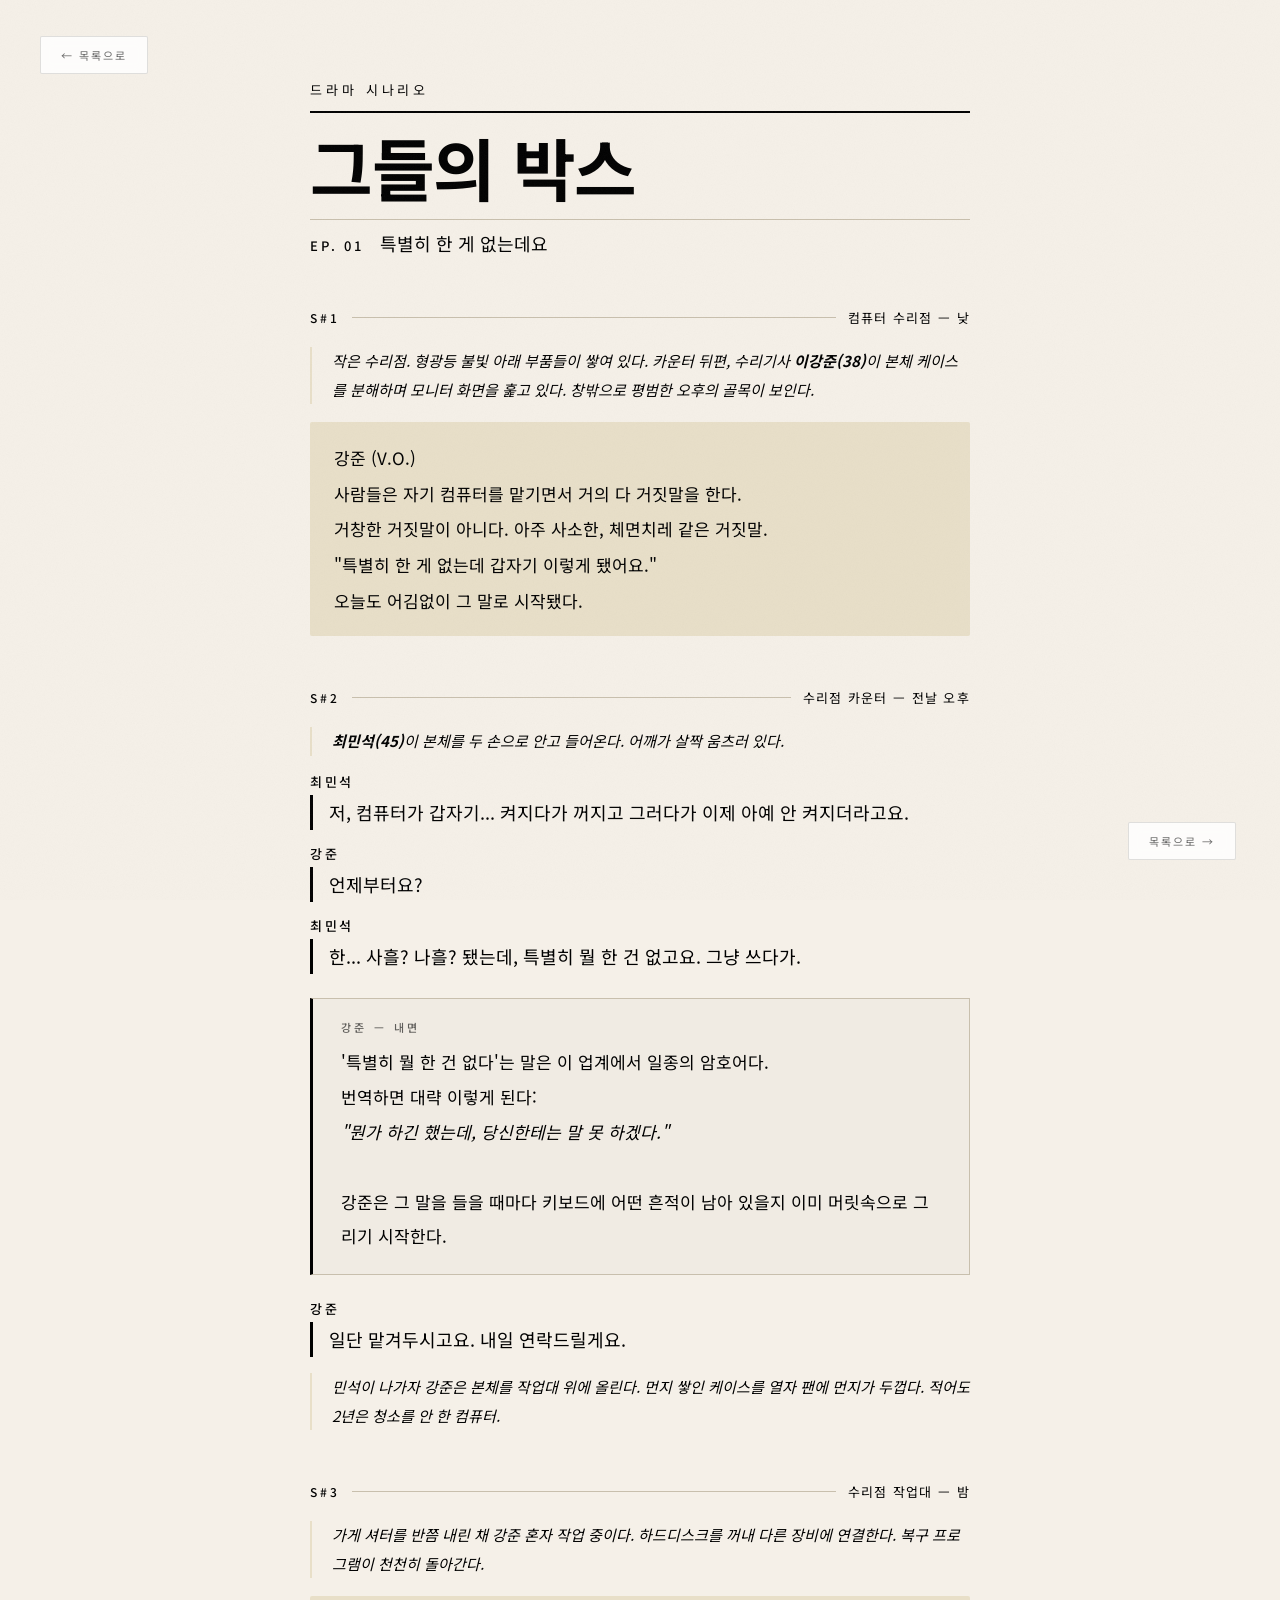
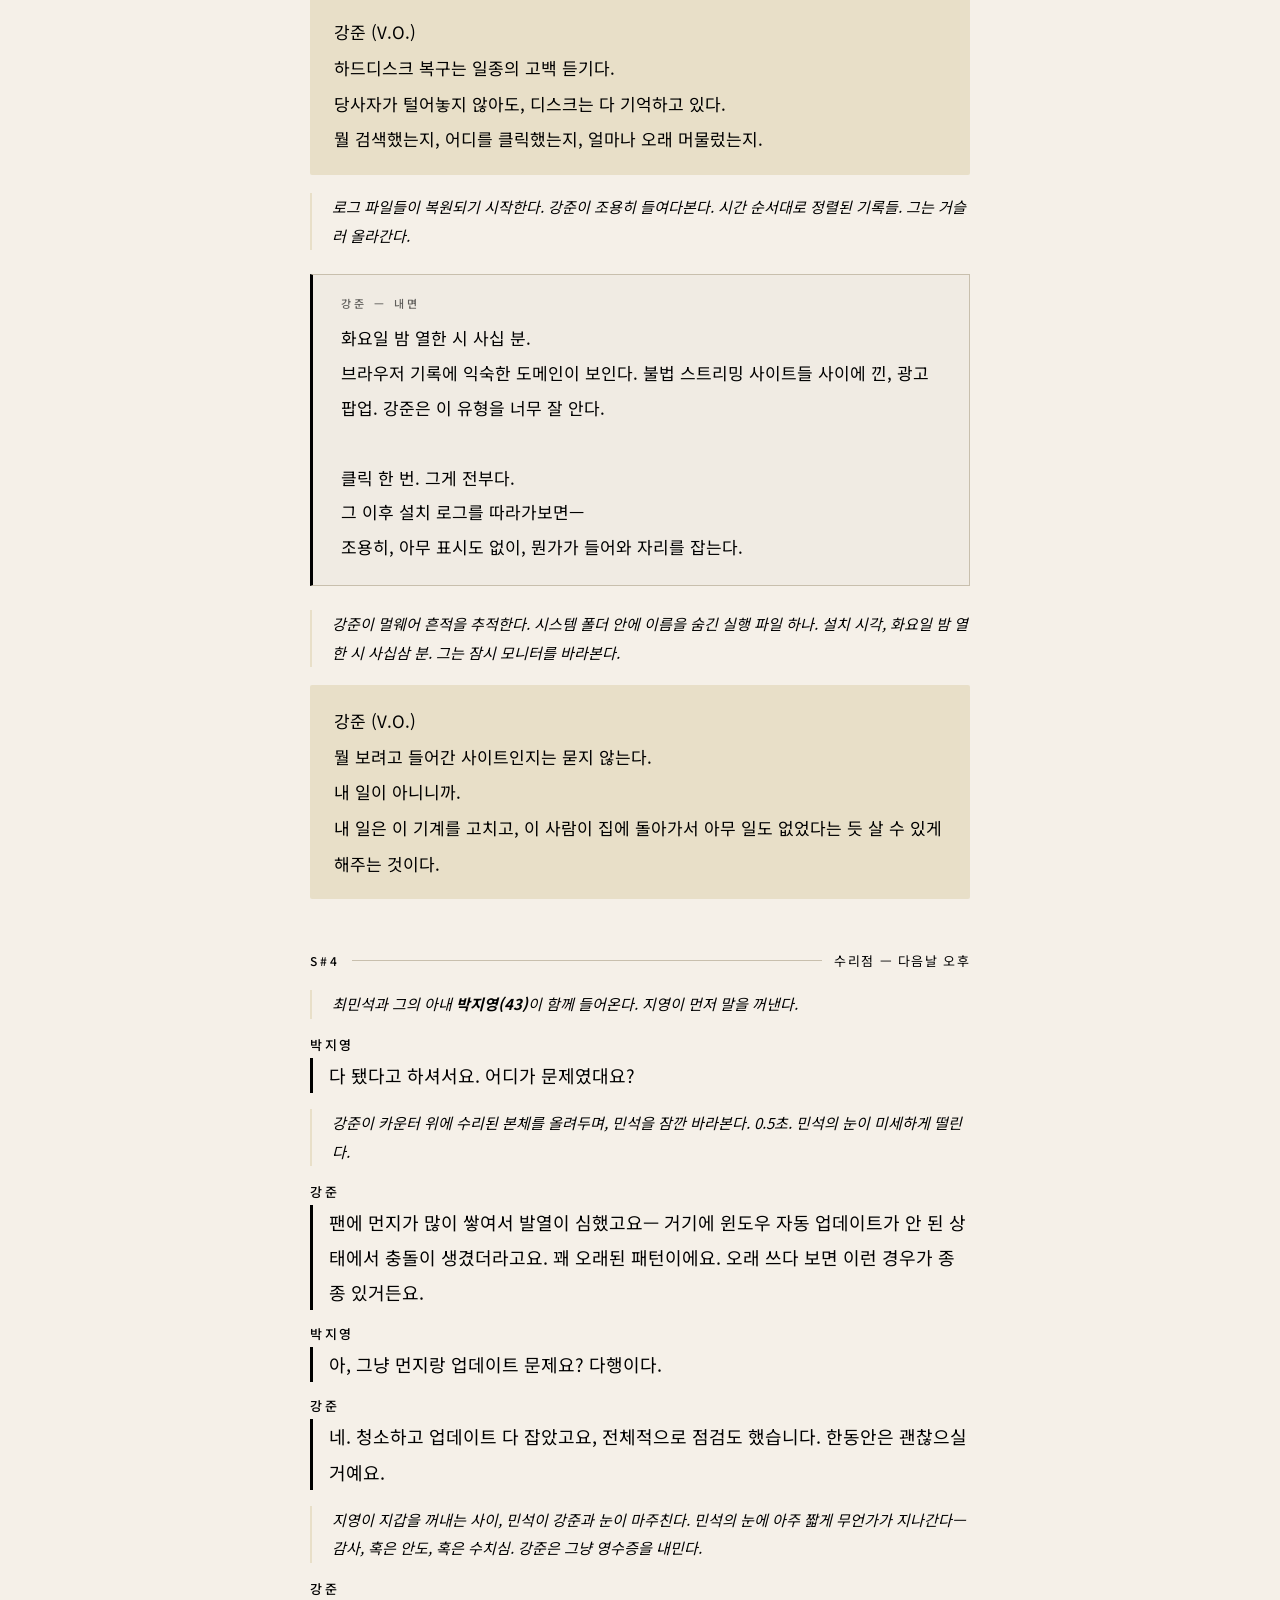
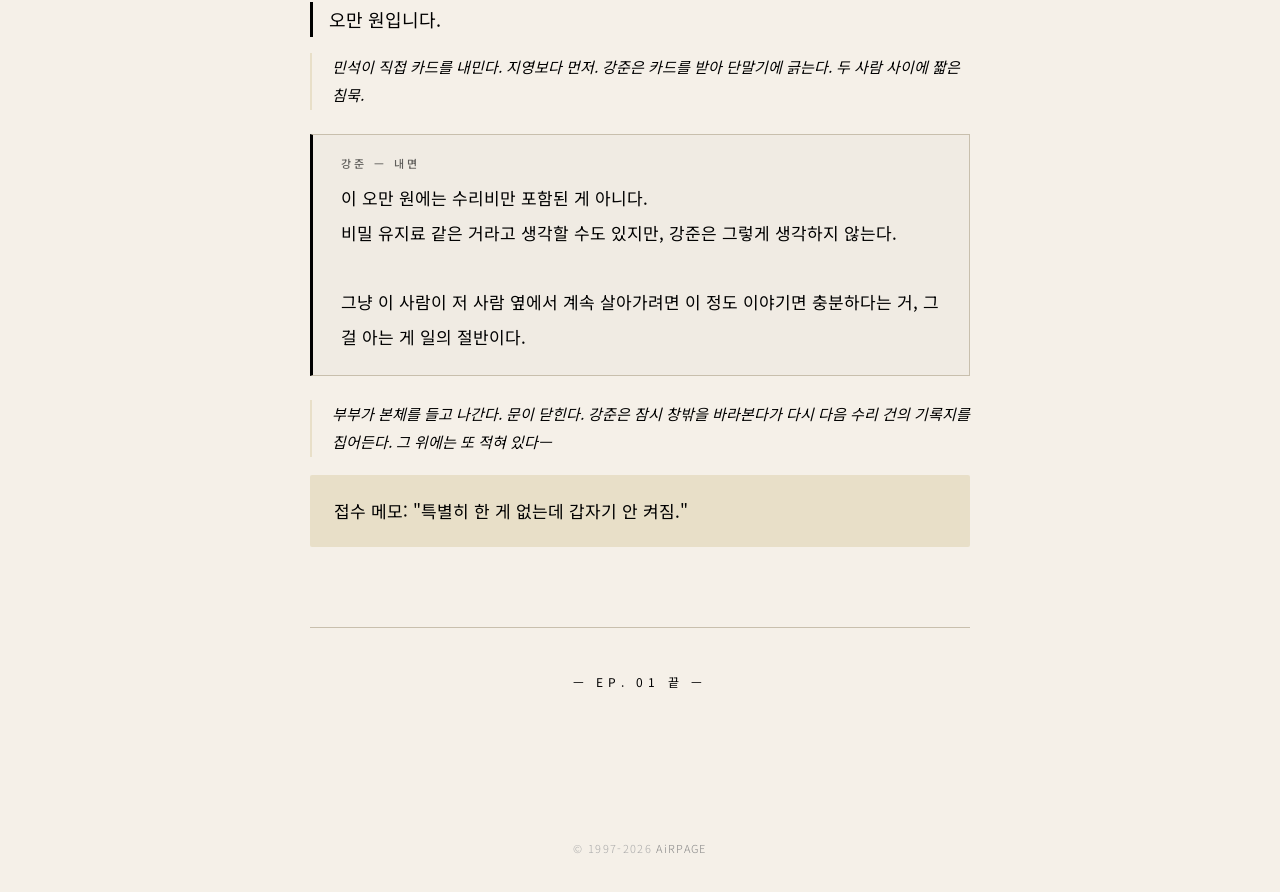
==== EP_01.html @ 6021f9a4 "first commit" ====
<!DOCTYPE html>
<html lang="ko">
<head>
  <!-- Global site tag (gtag.js) - Google Analytics -->
  <script async src="https://www.googletagmanager.com/gtag/js?id=G-VN0SHYYDW1"></script>
  <script>
    window.dataLayer = window.dataLayer || [];
    function gtag(){dataLayer.push(arguments);}
    gtag('js', new Date());

    gtag('config', 'G-VN0SHYYDW1');
  </script>
<meta charset="UTF-8">
<meta name="viewport" content="width=device-width, initial-scale=1.0">
<title>그들의 박스 — EP.01</title>
<meta name="description" content="박스 안에는 꺼내 보일 수 없는 것들이 들어 있다.">
<meta name="keywords" content="그들의 박스, 드라마 시나리오, 이강준, 수리기사">
<meta name="author" content="그들의 박스">
<meta name="robots" content="index, follow">
<meta name="theme-color" content="#8b3a2a">
<link rel="canonical" href="EP_01.html">

<!-- ── Open Graph ── -->
<meta property="og:type" content="video.episode">
<meta property="og:site_name" content="그들의 박스">
<meta property="og:title" content="그들의 박스 EP.01 — 특별히 한 게 없는데요">
<meta property="og:description" content="중년 부부의 컴퓨터. 남편의 체면 그리고 강준의 선택.">
<meta property="og:image" content="og-image.png">
<meta property="og:image:width" content="1200">
<meta property="og:image:height" content="630">
<meta property="og:image:alt" content="그들의 박스 — 드라마 시나리오">
<meta property="og:locale" content="ko_KR">
<meta property="og:url" content="https://airpage.org/book/thebox/EP_01.html">

<!-- ── Twitter Card ── -->
<meta name="twitter:card" content="summary_large_image">
<meta name="twitter:title" content="그들의 박스 EP.01 — 특별히 한 게 없는데요">
<meta name="twitter:description" content="중년 부부의 컴퓨터. 남편의 체면 그리고 강준의 선택.">
<meta name="twitter:image" content="og-image.png">

<!-- ── Favicon ── -->
<link rel="icon" type="image/png" href="favicon-96x96.png" sizes="96x96" />
<link rel="icon" type="image/svg+xml" href="favicon.svg" />
<link rel="shortcut icon" href="favicon.ico" />
<link rel="apple-touch-icon" sizes="180x180" href="apple-touch-icon.png" />
<meta name="apple-mobile-web-app-title" content="thebox" />
<link rel="manifest" href="site.webmanifest" />

<link rel="stylesheet" href="style.css">
</head>
<body>
<a class="back-top" href="index.html">← 목록으로</a>
<div class="page">

  <div class="series-label">드라마 시나리오</div>

  <div class="title-block">
    <h1>그들의 박스</h1>
  </div>

  <div class="ep-line">
    <span class="ep-number">EP. 01</span>
    <span class="ep-title">특별히 한 게 없는데요</span>
  </div>

  <!-- SCENE 1 -->
  <div class="scene-head s1">
    <span class="scene-num">S#1</span>
    <div class="scene-line"></div>
    <span class="scene-loc">컴퓨터 수리점 — 낮</span>
  </div>

  <p class="direction s2">
    작은 수리점. 형광등 불빛 아래 부품들이 쌓여 있다. 
    카운터 뒤편, 수리기사 <strong>이강준(38)</strong>이 
    본체 케이스를 분해하며 모니터 화면을 훑고 있다.
    창밖으로 평범한 오후의 골목이 보인다.
  </p>

  <div class="narration s3">
    <em>강준 (V.O.)</em><br>
    사람들은 자기 컴퓨터를 맡기면서 거의 다 거짓말을 한다.<br>
    거창한 거짓말이 아니다. 아주 사소한, 체면치레 같은 거짓말.<br>
    "특별히 한 게 없는데 갑자기 이렇게 됐어요."<br>
    오늘도 어김없이 그 말로 시작됐다.
  </div>

  <!-- SCENE 2 -->
  <div class="scene-head s4">
    <span class="scene-num">S#2</span>
    <div class="scene-line"></div>
    <span class="scene-loc">수리점 카운터 — 전날 오후</span>
  </div>

  <p class="direction s5">
    <strong>최민석(45)</strong>이 본체를 두 손으로 안고 들어온다.
    어깨가 살짝 움츠러 있다.
  </p>

  <div class="dialogue-block s6">
    <div class="speaker">최민석</div>
    <div class="line">저, 컴퓨터가 갑자기... 켜지다가 꺼지고 그러다가 이제 아예 안 켜지더라고요.</div>
  </div>

  <div class="dialogue-block s7">
    <div class="speaker">강준</div>
    <div class="line">언제부터요?</div>
  </div>

  <div class="dialogue-block s8">
    <div class="speaker">최민석</div>
    <div class="line">한... 사흘? 나흘? 됐는데, 특별히 뭘 한 건 없고요. 그냥 쓰다가.</div>
  </div>

  <div class="thought s9">
    <div class="thought-label">강준 — 내면</div>
    <p>
      '특별히 뭘 한 건 없다'는 말은 이 업계에서 일종의 암호어다.<br>
      번역하면 대략 이렇게 된다:<br>
      <em>"뭔가 하긴 했는데, 당신한테는 말 못 하겠다."</em><br><br>
      강준은 그 말을 들을 때마다 키보드에 어떤 흔적이 남아 있을지
      이미 머릿속으로 그리기 시작한다.
    </p>
  </div>

  <div class="dialogue-block s10">
    <div class="speaker">강준</div>
    <div class="line">일단 맡겨두시고요. 내일 연락드릴게요.</div>
  </div>

  <p class="direction s11">
    민석이 나가자 강준은 본체를 작업대 위에 올린다.
    먼지 쌓인 케이스를 열자 팬에 먼지가 두껍다. 
    적어도 2년은 청소를 안 한 컴퓨터.
  </p>

  <!-- SCENE 3 -->
  <div class="scene-head s12">
    <span class="scene-num">S#3</span>
    <div class="scene-line"></div>
    <span class="scene-loc">수리점 작업대 — 밤</span>
  </div>

  <p class="direction s13">
    가게 셔터를 반쯤 내린 채 강준 혼자 작업 중이다.
    하드디스크를 꺼내 다른 장비에 연결한다.
    복구 프로그램이 천천히 돌아간다.
  </p>

  <div class="narration s14">
    <em>강준 (V.O.)</em><br>
    하드디스크 복구는 일종의 고백 듣기다.<br>
    당사자가 털어놓지 않아도, 디스크는 다 기억하고 있다.<br>
    뭘 검색했는지, 어디를 클릭했는지, 얼마나 오래 머물렀는지.
  </div>

  <p class="direction s15">
    로그 파일들이 복원되기 시작한다. 강준이 조용히 들여다본다.
    시간 순서대로 정렬된 기록들. 그는 거슬러 올라간다.
  </p>

  <div class="thought s16">
    <div class="thought-label">강준 — 내면</div>
    <p>
      화요일 밤 열한 시 사십 분.<br>
      브라우저 기록에 익숙한 도메인이 보인다.
      불법 스트리밍 사이트들 사이에 낀, 광고 팝업.
      강준은 이 유형을 너무 잘 안다.<br><br>
      클릭 한 번. 그게 전부다.<br>
      그 이후 설치 로그를 따라가보면—<br>
      조용히, 아무 표시도 없이, 
      뭔가가 들어와 자리를 잡는다.
    </p>
  </div>

  <p class="direction s17">
    강준이 멀웨어 흔적을 추적한다. 시스템 폴더 안에
    이름을 숨긴 실행 파일 하나. 설치 시각, 화요일 밤 열한 시 사십삼 분.
    그는 잠시 모니터를 바라본다.
  </p>

  <div class="narration s18">
    <em>강준 (V.O.)</em><br>
    뭘 보려고 들어간 사이트인지는 묻지 않는다.<br>
    내 일이 아니니까.<br>
    내 일은 이 기계를 고치고, 
    이 사람이 집에 돌아가서 아무 일도 없었다는 듯 살 수 있게 해주는 것이다.
  </div>

  <!-- SCENE 4 -->
  <div class="scene-head s19">
    <span class="scene-num">S#4</span>
    <div class="scene-line"></div>
    <span class="scene-loc">수리점 — 다음날 오후</span>
  </div>

  <p class="direction s20">
    최민석과 그의 아내 <strong>박지영(43)</strong>이 함께 들어온다.
    지영이 먼저 말을 꺼낸다.
  </p>

  <div class="dialogue-block s21">
    <div class="speaker">박지영</div>
    <div class="line">다 됐다고 하셔서요. 어디가 문제였대요?</div>
  </div>

  <p class="direction s22">
    강준이 카운터 위에 수리된 본체를 올려두며,
    민석을 잠깐 바라본다. 0.5초.
    민석의 눈이 미세하게 떨린다.
  </p>

  <div class="dialogue-block s23">
    <div class="speaker">강준</div>
    <div class="line">팬에 먼지가 많이 쌓여서 발열이 심했고요— 거기에 윈도우 자동 업데이트가 안 된 상태에서 충돌이 생겼더라고요. 꽤 오래된 패턴이에요. 오래 쓰다 보면 이런 경우가 종종 있거든요.</div>
  </div>

  <div class="dialogue-block s24">
    <div class="speaker">박지영</div>
    <div class="line">아, 그냥 먼지랑 업데이트 문제요? 다행이다.</div>
  </div>

  <div class="dialogue-block s25">
    <div class="speaker">강준</div>
    <div class="line">네. 청소하고 업데이트 다 잡았고요, 전체적으로 점검도 했습니다. 한동안은 괜찮으실 거예요.</div>
  </div>

  <p class="direction s26">
    지영이 지갑을 꺼내는 사이, 민석이 강준과 눈이 마주친다.
    민석의 눈에 아주 짧게 무언가가 지나간다— 감사, 혹은 안도, 혹은 수치심.
    강준은 그냥 영수증을 내민다.
  </p>

  <div class="dialogue-block s27">
    <div class="speaker">강준</div>
    <div class="line">오만 원입니다.</div>
  </div>

  <p class="direction s28">
    민석이 직접 카드를 내민다. 지영보다 먼저.
    강준은 카드를 받아 단말기에 긁는다.
    두 사람 사이에 짧은 침묵.
  </p>

  <div class="thought s29">
    <div class="thought-label">강준 — 내면</div>
    <p>
      이 오만 원에는 수리비만 포함된 게 아니다.<br>
      비밀 유지료 같은 거라고 생각할 수도 있지만,
      강준은 그렇게 생각하지 않는다.<br><br>
      그냥 이 사람이 저 사람 옆에서 계속 살아가려면
      이 정도 이야기면 충분하다는 거,
      그걸 아는 게 일의 절반이다.
    </p>
  </div>

  <p class="direction s30">
    부부가 본체를 들고 나간다. 문이 닫힌다.
    강준은 잠시 창밖을 바라본다가 다시 다음 수리 건의 기록지를 집어든다.
    그 위에는 또 적혀 있다—
  </p>

  <div class="narration" style="opacity:0; animation: fadeUp 0.6s ease 4.0s forwards;">
    <em>접수 메모:</em>
    "특별히 한 게 없는데 갑자기 안 켜짐."
  </div>

  <div class="end-mark" style="animation-delay: 4.2s;">
    <span>— EP. 01 끝 —</span>
  </div>

</div>
<a class="back-bottom" href="index.html">목록으로 →</a>
<p class="site-copyright">© 1997-2026 <a href="https://airpage.org" target="_blank">AiRPAGE</a></p>
</body>
</html>
---- style.css ----
@import url('https://fonts.googleapis.com/css2?family=Noto+Sans+KR:wght@300;400;500;700&display=swap');

:root {
  --ink: #000000;
  --paper: #f5f0e8;
  --aged: #e8dfc8;
  --light-dust: #c8bfad;
}

* { margin: 0; padding: 0; box-sizing: border-box; }

body {
  background-color: var(--paper);
  color: var(--ink);
  font-family: 'Noto Sans KR', sans-serif;
  min-height: 100vh;
  position: relative;
  overflow-x: hidden;
  -webkit-font-smoothing: antialiased;
  -moz-osx-font-smoothing: grayscale;
  text-rendering: optimizeLegibility;
}

body::before {
  content: '';
  position: fixed;
  inset: 0;
  background-image:
    url("data:image/svg+xml,%3Csvg xmlns='http://www.w3.org/2000/svg' width='400' height='400'%3E%3Cfilter id='noise'%3E%3CfeTurbulence type='fractalNoise' baseFrequency='0.9' numOctaves='4' stitchTiles='stitch'/%3E%3CfeColorMatrix type='saturate' values='0'/%3E%3C/filter%3E%3Crect width='400' height='400' filter='url(%23noise)' opacity='0.04'/%3E%3C/svg%3E");
  pointer-events: none;
  z-index: 100;
}

.page {
  max-width: 740px;
  margin: 0 auto;
  padding: 80px 40px 120px;
}

/* ── Header ── */
.series-label {
  font-weight: 400;
  font-size: 13px;
  letter-spacing: 0.3em;
  color: var(--ink);
  text-transform: uppercase;
  margin-bottom: 12px;
  opacity: 0;
  animation: fadeUp 0.8s ease 0.2s forwards;
}

.title-block {
  border-top: 2px solid var(--ink);
  border-bottom: 1px solid var(--light-dust);
  padding: 20px 0 18px;
  margin-bottom: 8px;
  opacity: 0;
  animation: fadeUp 0.8s ease 0.4s forwards;
}

h1 {
  font-size: clamp(42px, 8vw, 68px);
  font-weight: 700;
  line-height: 1;
  letter-spacing: -0.02em;
}

.ep-line {
  display: flex;
  align-items: baseline;
  gap: 16px;
  margin-top: 10px;
  opacity: 0;
  animation: fadeUp 0.8s ease 0.6s forwards;
}

.ep-number {
  font-size: 13px;
  font-weight: 500;
  letter-spacing: 0.2em;
  color: var(--ink);
}

.ep-title {
  font-size: 18px;
  font-weight: 400;
  color: var(--ink);
}

/* ── Scene divider ── */
.scene-head {
  display: flex;
  align-items: center;
  gap: 12px;
  margin: 52px 0 20px;
  opacity: 0;
  animation: fadeUp 0.6s ease forwards;
}

.scene-num {
  font-size: 12px;
  font-weight: 500;
  letter-spacing: 0.25em;
  color: var(--ink);
  white-space: nowrap;
}

.scene-line {
  flex: 1;
  height: 1px;
  background: var(--light-dust);
}

.scene-loc {
  font-size: 13px;
  font-weight: 400;
  color: var(--ink);
  letter-spacing: 0.1em;
  white-space: nowrap;
}

/* ── Stage direction ── */
.direction {
  font-size: 15px;
  font-weight: 400;
  color: var(--ink);
  line-height: 1.9;
  margin: 16px 0;
  padding-left: 20px;
  border-left: 2px solid var(--aged);
  font-style: italic;
  opacity: 0;
  animation: fadeUp 0.6s ease forwards;
}

/* ── Narration ── */
.narration {
  font-size: 17px;
  line-height: 2.1;
  margin: 18px 0;
  padding: 18px 24px;
  background: var(--aged);
  border-radius: 2px;
  opacity: 0;
  animation: fadeUp 0.6s ease forwards;
}

.narration em {
  font-style: normal;
  color: var(--ink);
}

/* ── Dialogue ── */
.dialogue-block {
  margin: 14px 0;
  opacity: 0;
  animation: fadeUp 0.6s ease forwards;
}

.speaker {
  font-size: 13px;
  font-weight: 500;
  letter-spacing: 0.2em;
  color: var(--ink);
  margin-bottom: 4px;
}

.line {
  font-size: 18px;
  line-height: 1.95;
  padding-left: 16px;
  border-left: 3px solid var(--ink);
}

.line.inner {
  border-left-color: var(--light-dust);
  color: var(--ink);
  font-size: 16px;
}

/* ── Inner monologue ── */
.thought {
  margin: 24px 0;
  padding: 20px 28px;
  border: 1px solid var(--light-dust);
  border-left: 3px solid var(--ink);
  background: rgba(0, 0, 0, 0.02);
  opacity: 0;
  animation: fadeUp 0.6s ease forwards;
}

.thought-label {
  font-size: 11px;
  font-weight: 500;
  letter-spacing: 0.3em;
  color: var(--ink);
  margin-bottom: 10px;
  opacity: 0.6;
}

.thought p {
  font-size: 17px;
  line-height: 2.05;
  color: var(--ink);
}

/* ── Prose paragraph ── */
p.prose {
  font-size: 17.5px;
  line-height: 2.1;
  margin: 14px 0;
  opacity: 0;
  animation: fadeUp 0.6s ease forwards;
}

/* ── Flashback / cut divider (EP_04) ── */
.cut-back {
  font-size: 11px;
  letter-spacing: 0.4em;
  color: var(--ink);
  opacity: 0;
  text-align: center;
  margin: 44px 0 0;
  animation: fadeUp 0.6s ease forwards;
}

/* ── End mark ── */
.end-mark {
  text-align: center;
  margin-top: 80px;
  padding-top: 40px;
  border-top: 1px solid var(--light-dust);
  opacity: 0;
  animation: fadeUp 0.8s ease forwards;
}

.end-mark span {
  font-size: 12px;
  font-weight: 400;
  letter-spacing: 0.4em;
  color: var(--ink);
}

/* ── Stagger delays ── */
.s1  { animation-delay: 0.8s; }
.s2  { animation-delay: 1.0s; }
.s3  { animation-delay: 1.1s; }
.s4  { animation-delay: 1.2s; }
.s5  { animation-delay: 1.3s; }
.s6  { animation-delay: 1.4s; }
.s7  { animation-delay: 1.5s; }
.s8  { animation-delay: 1.6s; }
.s9  { animation-delay: 1.7s; }
.s10 { animation-delay: 1.8s; }
.s11 { animation-delay: 1.9s; }
.s12 { animation-delay: 2.0s; }
.s13 { animation-delay: 2.1s; }
.s14 { animation-delay: 2.2s; }
.s15 { animation-delay: 2.3s; }
.s16 { animation-delay: 2.4s; }
.s17 { animation-delay: 2.5s; }
.s18 { animation-delay: 2.6s; }
.s19 { animation-delay: 2.7s; }
.s20 { animation-delay: 2.8s; }
.s21 { animation-delay: 2.9s; }
.s22 { animation-delay: 3.0s; }
.s23 { animation-delay: 3.1s; }
.s24 { animation-delay: 3.2s; }
.s25 { animation-delay: 3.3s; }
.s26 { animation-delay: 3.4s; }
.s27 { animation-delay: 3.5s; }
.s28 { animation-delay: 3.6s; }
.s29 { animation-delay: 3.7s; }
.s30 { animation-delay: 3.8s; }
.s31 { animation-delay: 3.9s; }
.s32 { animation-delay: 4.0s; }
.s33 { animation-delay: 4.1s; }
.s34 { animation-delay: 4.2s; }
.s35 { animation-delay: 4.3s; }
.s36 { animation-delay: 4.4s; }
.s37 { animation-delay: 4.5s; }
.s38 { animation-delay: 4.6s; }
.s39 { animation-delay: 4.7s; }
.s40 { animation-delay: 4.8s; }
.s41 { animation-delay: 4.9s; }
.s42 { animation-delay: 5.0s; }
.s43 { animation-delay: 5.1s; }
.s44 { animation-delay: 5.2s; }
.s45 { animation-delay: 5.3s; }
.s46 { animation-delay: 5.4s; }
.s47 { animation-delay: 5.5s; }
.s48 { animation-delay: 5.6s; }

/* ── Animation ── */
@keyframes fadeUp {
  from { opacity: 0; transform: translateY(10px); }
  to   { opacity: 1; transform: translateY(0); }
}

@media (max-width: 600px) {
  .page { padding: 48px 24px 80px; }
}

/* ── 저작권 ── */
.site-copyright {
  text-align: center;
  padding: 28px 0 36px;
  font-size: 11px;
  font-family: 'Noto Sans KR', sans-serif;
  font-weight: 300;
  letter-spacing: 0.12em;
  color: #aaa;
}

.site-copyright a {
  color: #888;
  text-decoration: none;
  transition: color 0.2s ease;
}

.site-copyright a:hover {
  color: #333;
}

/* ── 목록으로 돌아가기 ── */
.back-top,
.back-bottom {
  position: fixed;
  z-index: 200;
  text-decoration: none;
  font-family: 'Noto Sans KR', sans-serif;
  font-size: 11px;
  font-weight: 400;
  letter-spacing: 0.18em;
  color: #666;
  background: rgba(255, 255, 255, 0.82);
  border: 1px solid rgba(0, 0, 0, 0.12);
  padding: 10px 20px;
  border-radius: 2px;
  backdrop-filter: blur(6px);
  -webkit-backdrop-filter: blur(6px);
  transition: color 0.2s ease, background 0.2s ease, border-color 0.2s ease, transform 0.2s ease;
}

.back-top {
  top: 36px;
  left: 40px;
}

.back-bottom {
  bottom: 40px;
  right: 44px;
}

.back-top:hover,
.back-bottom:hover {
  color: #000;
  background: #fff;
  border-color: rgba(0, 0, 0, 0.28);
  transform: translateY(-1px);
}

@media (max-width: 600px) {
  .back-top    { top: 20px; left: 20px; }
  .back-bottom { bottom: 24px; right: 20px; }
}
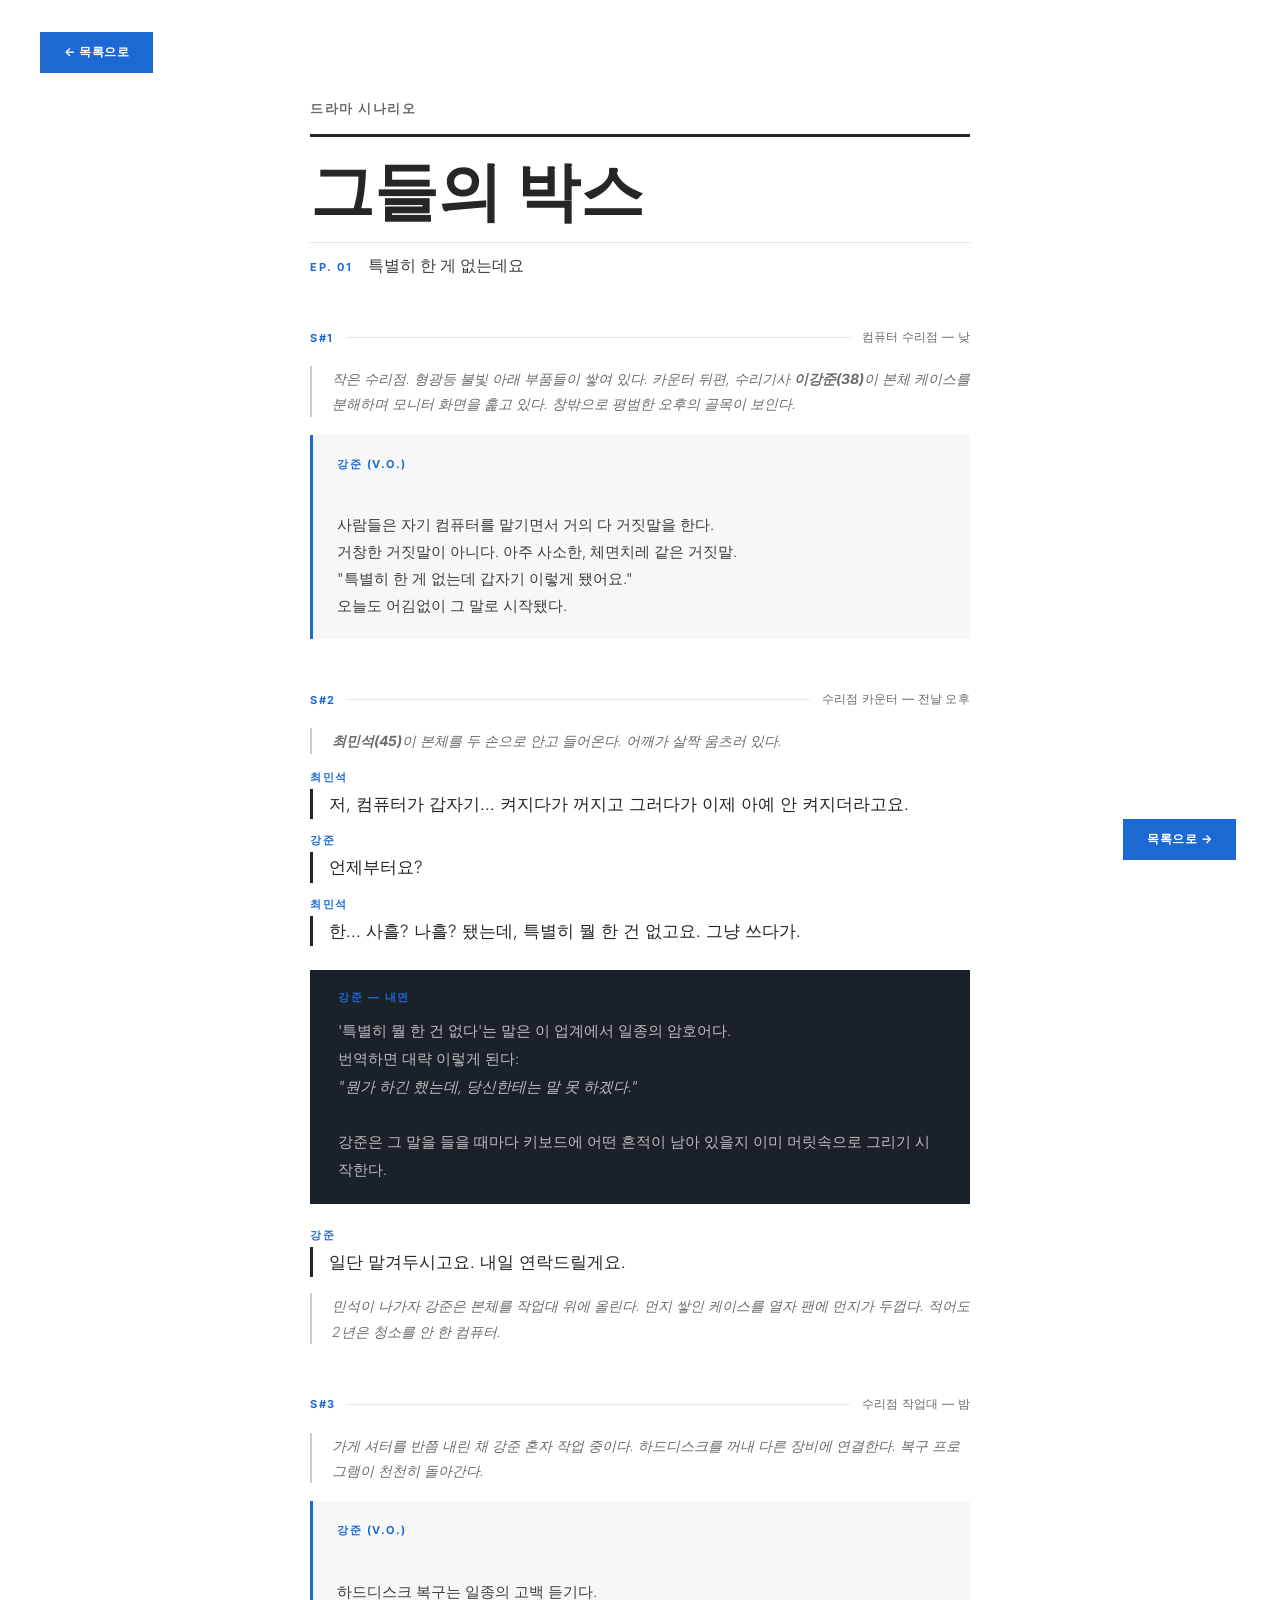
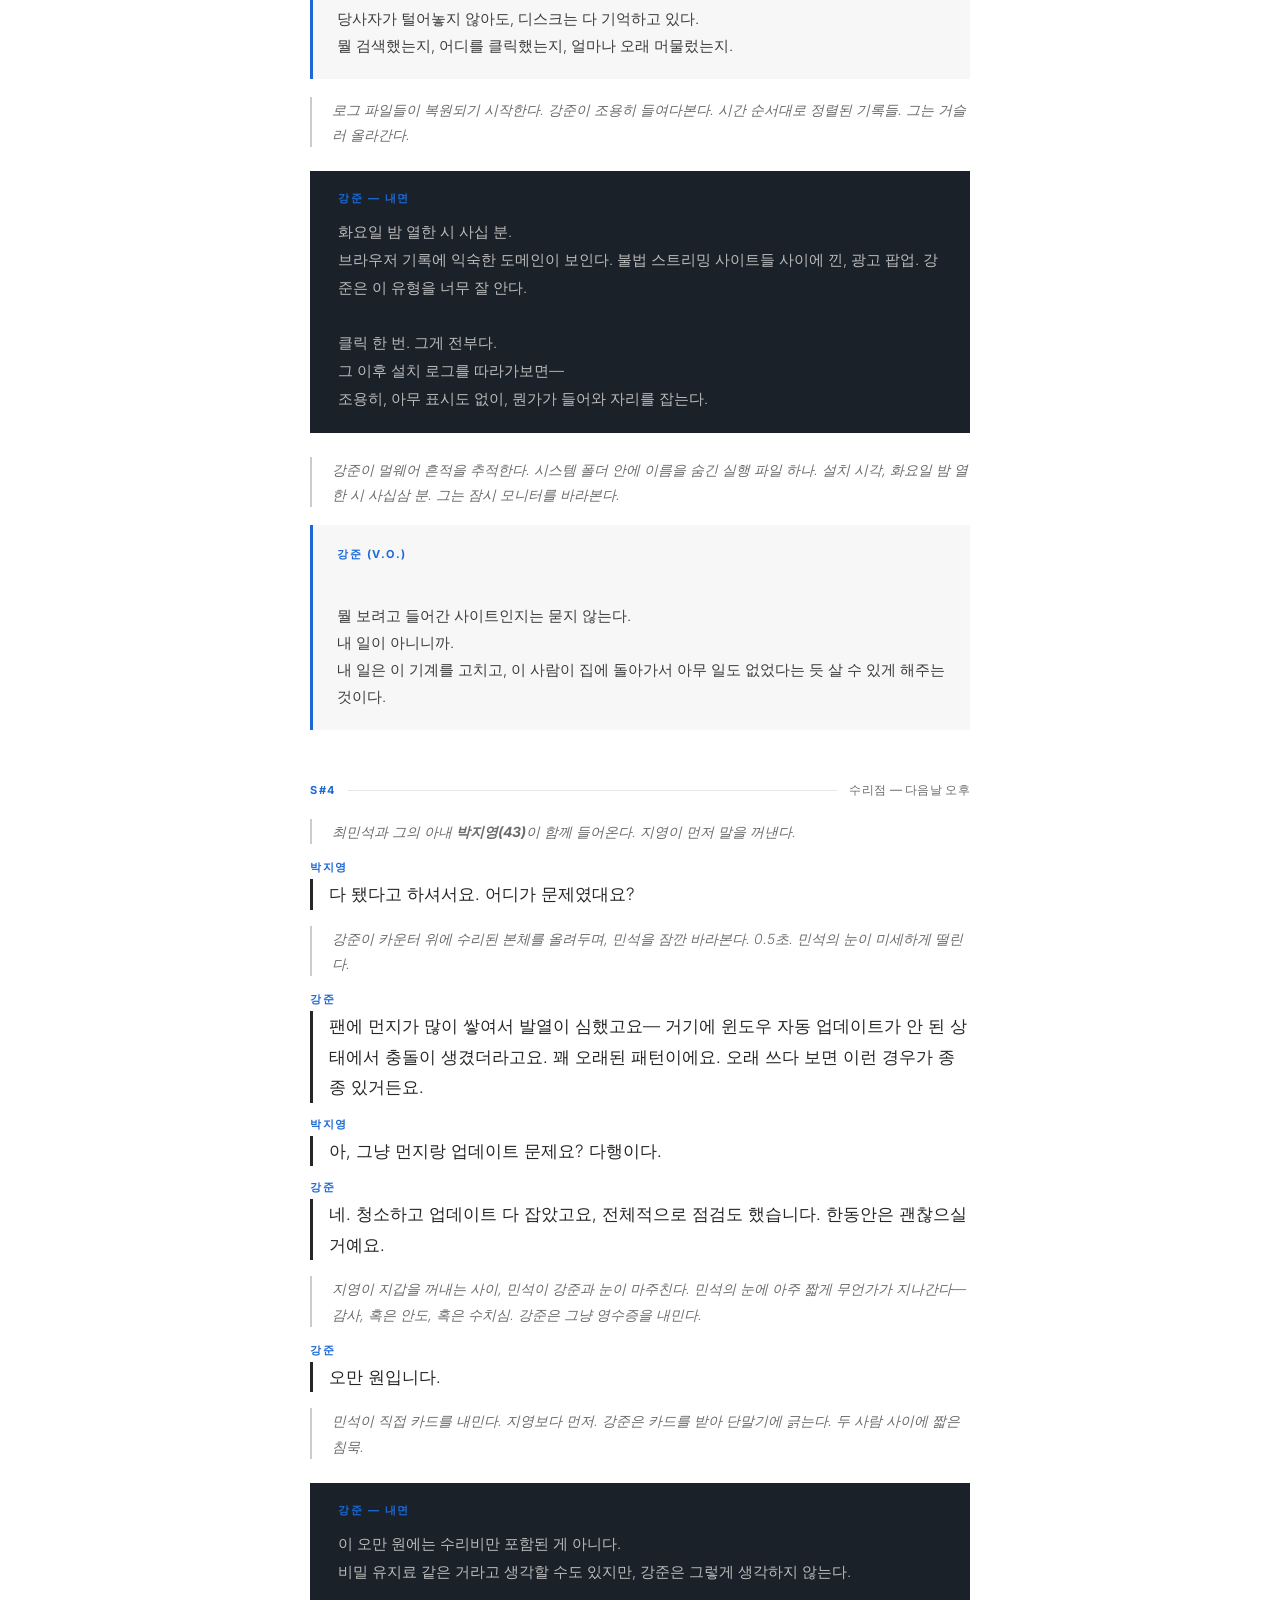
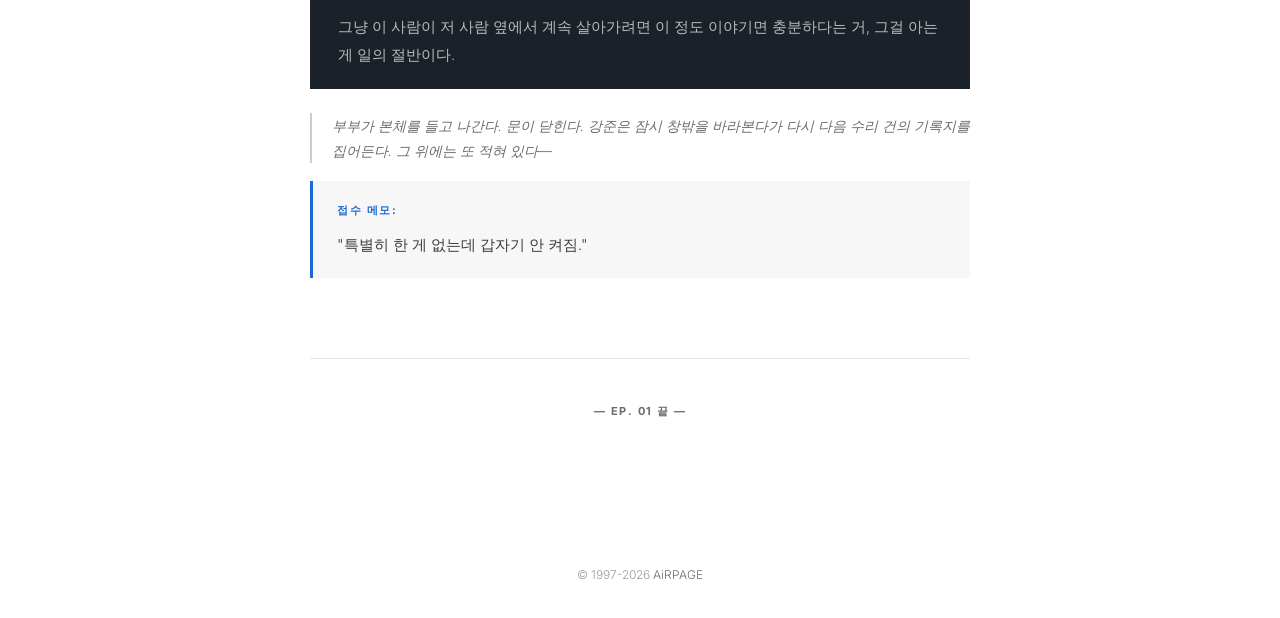
==== commit d2e51f0c: "디자인 수정" ====
--- a/EP_01.html
+++ b/EP_01.html
@@ -17,7 +17,7 @@
 <meta name="keywords" content="그들의 박스, 드라마 시나리오, 이강준, 수리기사">
 <meta name="author" content="그들의 박스">
 <meta name="robots" content="index, follow">
-<meta name="theme-color" content="#8b3a2a">
+<meta name="theme-color" content="#1c69d4">
 <link rel="canonical" href="EP_01.html">
 
 <!-- ── Open Graph ── -->
--- a/style.css
+++ b/style.css
@@ -1,90 +1,92 @@
-@import url('https://fonts.googleapis.com/css2?family=Noto+Sans+KR:wght@300;400;500;700&display=swap');
+@import url('https://fonts.googleapis.com/css2?family=Inter:wght@300;400;700&display=swap');
 
 :root {
-  --ink: #000000;
-  --paper: #f5f0e8;
-  --aged: #e8dfc8;
-  --light-dust: #c8bfad;
+  --primary:         #1c69d4;
+  --primary-active:  #0653b6;
+  --ink:             #262626;
+  --body:            #3c3c3c;
+  --muted:           #6b6b6b;
+  --muted-soft:      #9a9a9a;
+  --hairline:        #e6e6e6;
+  --hairline-strong: #cccccc;
+  --canvas:          #ffffff;
+  --surface-soft:    #f7f7f7;
+  --surface-card:    #fafafa;
+  --surface-dark:    #1a2129;
+  --surface-dark-el: #262e38;
+  --on-dark:         #ffffff;
+  --on-dark-soft:    #bbbbbb;
 }
 
 * { margin: 0; padding: 0; box-sizing: border-box; }
 
 body {
-  background-color: var(--paper);
-  color: var(--ink);
-  font-family: 'Noto Sans KR', sans-serif;
+  background: var(--canvas);
+  color: var(--body);
+  font-family: 'Inter', system-ui, -apple-system, BlinkMacSystemFont, 'Segoe UI', Roboto, sans-serif;
+  font-weight: 300;
   min-height: 100vh;
-  position: relative;
-  overflow-x: hidden;
   -webkit-font-smoothing: antialiased;
   -moz-osx-font-smoothing: grayscale;
   text-rendering: optimizeLegibility;
 }
 
-body::before {
-  content: '';
-  position: fixed;
-  inset: 0;
-  background-image:
-    url("data:image/svg+xml,%3Csvg xmlns='http://www.w3.org/2000/svg' width='400' height='400'%3E%3Cfilter id='noise'%3E%3CfeTurbulence type='fractalNoise' baseFrequency='0.9' numOctaves='4' stitchTiles='stitch'/%3E%3CfeColorMatrix type='saturate' values='0'/%3E%3C/filter%3E%3Crect width='400' height='400' filter='url(%23noise)' opacity='0.04'/%3E%3C/svg%3E");
-  pointer-events: none;
-  z-index: 100;
-}
-
 .page {
   max-width: 740px;
   margin: 0 auto;
-  padding: 80px 40px 120px;
+  padding: 100px 40px 120px;
 }
 
 /* ── Header ── */
 .series-label {
-  font-weight: 400;
   font-size: 13px;
-  letter-spacing: 0.3em;
-  color: var(--ink);
-  text-transform: uppercase;
-  margin-bottom: 12px;
-  opacity: 0;
-  animation: fadeUp 0.8s ease 0.2s forwards;
+  font-weight: 700;
+  letter-spacing: 1.5px;
+  color: var(--muted);
+  text-transform: uppercase;
+  margin-bottom: 16px;
+  opacity: 0;
+  animation: fadeUp 0.5s ease 0.2s forwards;
 }
 
 .title-block {
-  border-top: 2px solid var(--ink);
-  border-bottom: 1px solid var(--light-dust);
+  border-top: 3px solid var(--ink);
+  border-bottom: 1px solid var(--hairline);
   padding: 20px 0 18px;
   margin-bottom: 8px;
   opacity: 0;
-  animation: fadeUp 0.8s ease 0.4s forwards;
+  animation: fadeUp 0.5s ease 0.4s forwards;
 }
 
 h1 {
-  font-size: clamp(42px, 8vw, 68px);
-  font-weight: 700;
-  line-height: 1;
-  letter-spacing: -0.02em;
+  font-size: clamp(40px, 7vw, 64px);
+  font-weight: 700;
+  line-height: 1.05;
+  letter-spacing: 0;
+  color: var(--ink);
 }
 
 .ep-line {
   display: flex;
   align-items: baseline;
   gap: 16px;
-  margin-top: 10px;
-  opacity: 0;
-  animation: fadeUp 0.8s ease 0.6s forwards;
+  margin-top: 12px;
+  opacity: 0;
+  animation: fadeUp 0.5s ease 0.6s forwards;
 }
 
 .ep-number {
-  font-size: 13px;
-  font-weight: 500;
-  letter-spacing: 0.2em;
-  color: var(--ink);
+  font-size: 11px;
+  font-weight: 700;
+  letter-spacing: 1.5px;
+  color: var(--primary);
+  text-transform: uppercase;
 }
 
 .ep-title {
-  font-size: 18px;
-  font-weight: 400;
-  color: var(--ink);
+  font-size: 16px;
+  font-weight: 300;
+  color: var(--body);
 }
 
 /* ── Scene divider ── */
@@ -94,87 +96,98 @@
   gap: 12px;
   margin: 52px 0 20px;
   opacity: 0;
-  animation: fadeUp 0.6s ease forwards;
+  animation: fadeUp 0.5s ease forwards;
 }
 
 .scene-num {
-  font-size: 12px;
-  font-weight: 500;
-  letter-spacing: 0.25em;
-  color: var(--ink);
+  font-size: 11px;
+  font-weight: 700;
+  letter-spacing: 1.5px;
+  color: var(--primary);
+  text-transform: uppercase;
   white-space: nowrap;
 }
 
 .scene-line {
   flex: 1;
   height: 1px;
-  background: var(--light-dust);
+  background: var(--hairline);
 }
 
 .scene-loc {
-  font-size: 13px;
+  font-size: 12px;
   font-weight: 400;
-  color: var(--ink);
-  letter-spacing: 0.1em;
+  color: var(--muted);
+  letter-spacing: 0.3px;
   white-space: nowrap;
 }
 
 /* ── Stage direction ── */
 .direction {
-  font-size: 15px;
-  font-weight: 400;
-  color: var(--ink);
-  line-height: 1.9;
+  font-size: 14px;
+  font-weight: 300;
+  color: var(--muted);
+  line-height: 1.8;
   margin: 16px 0;
   padding-left: 20px;
-  border-left: 2px solid var(--aged);
+  border-left: 2px solid var(--hairline-strong);
   font-style: italic;
   opacity: 0;
-  animation: fadeUp 0.6s ease forwards;
+  animation: fadeUp 0.5s ease forwards;
 }
 
 /* ── Narration ── */
 .narration {
-  font-size: 17px;
-  line-height: 2.1;
+  font-size: 15px;
+  font-weight: 300;
+  line-height: 1.8;
   margin: 18px 0;
-  padding: 18px 24px;
-  background: var(--aged);
-  border-radius: 2px;
-  opacity: 0;
-  animation: fadeUp 0.6s ease forwards;
+  padding: 20px 24px;
+  background: var(--surface-soft);
+  border-left: 3px solid var(--primary);
+  opacity: 0;
+  animation: fadeUp 0.5s ease forwards;
 }
 
 .narration em {
   font-style: normal;
-  color: var(--ink);
+  font-weight: 700;
+  color: var(--primary);
+  font-size: 11px;
+  letter-spacing: 1.5px;
+  text-transform: uppercase;
+  display: block;
+  margin-bottom: 10px;
 }
 
 /* ── Dialogue ── */
 .dialogue-block {
   margin: 14px 0;
   opacity: 0;
-  animation: fadeUp 0.6s ease forwards;
+  animation: fadeUp 0.5s ease forwards;
 }
 
 .speaker {
-  font-size: 13px;
-  font-weight: 500;
-  letter-spacing: 0.2em;
-  color: var(--ink);
+  font-size: 11px;
+  font-weight: 700;
+  letter-spacing: 1.5px;
+  color: var(--primary);
+  text-transform: uppercase;
   margin-bottom: 4px;
 }
 
 .line {
-  font-size: 18px;
-  line-height: 1.95;
+  font-size: 17px;
+  font-weight: 300;
+  line-height: 1.8;
   padding-left: 16px;
   border-left: 3px solid var(--ink);
+  color: var(--ink);
 }
 
 .line.inner {
-  border-left-color: var(--light-dust);
-  color: var(--ink);
+  border-left-color: var(--hairline-strong);
+  color: var(--muted);
   font-size: 16px;
 }
 
@@ -182,46 +195,143 @@
 .thought {
   margin: 24px 0;
   padding: 20px 28px;
-  border: 1px solid var(--light-dust);
-  border-left: 3px solid var(--ink);
-  background: rgba(0, 0, 0, 0.02);
-  opacity: 0;
-  animation: fadeUp 0.6s ease forwards;
+  background: var(--surface-dark);
+  opacity: 0;
+  animation: fadeUp 0.5s ease forwards;
 }
 
 .thought-label {
   font-size: 11px;
-  font-weight: 500;
-  letter-spacing: 0.3em;
-  color: var(--ink);
-  margin-bottom: 10px;
-  opacity: 0.6;
+  font-weight: 700;
+  letter-spacing: 1.5px;
+  color: var(--primary);
+  text-transform: uppercase;
+  margin-bottom: 12px;
 }
 
 .thought p {
-  font-size: 17px;
-  line-height: 2.05;
-  color: var(--ink);
+  font-size: 15px;
+  font-weight: 300;
+  line-height: 1.85;
+  color: var(--on-dark-soft);
 }
 
 /* ── Prose paragraph ── */
 p.prose {
-  font-size: 17.5px;
-  line-height: 2.1;
+  font-size: 16px;
+  font-weight: 300;
+  line-height: 1.8;
   margin: 14px 0;
   opacity: 0;
-  animation: fadeUp 0.6s ease forwards;
+  animation: fadeUp 0.5s ease forwards;
+}
+
+/* ── Whiteboard (EP_05) ── */
+.whiteboard {
+  margin: 28px 0;
+  padding: 24px 28px;
+  background: var(--surface-card);
+  border: 1px solid var(--hairline);
+  border-top: 3px solid var(--primary);
+  opacity: 0;
+  animation: fadeUp 0.5s ease forwards;
+  position: relative;
+}
+
+.wb-section {
+  margin-bottom: 16px;
+}
+
+.wb-title {
+  font-size: 11px;
+  font-weight: 700;
+  letter-spacing: 1.5px;
+  color: var(--muted);
+  text-transform: uppercase;
+  margin-bottom: 8px;
+  padding-bottom: 4px;
+  border-bottom: 1px solid var(--hairline);
+}
+
+.wb-items {
+  font-size: 14px;
+  font-weight: 300;
+  color: var(--body);
+  line-height: 2.0;
+  padding-left: 4px;
+}
+
+.wb-items .done {
+  color: var(--muted-soft);
+  text-decoration: line-through;
+}
+
+.wb-items .highlight {
+  font-weight: 700;
+  color: var(--primary);
+}
+
+/* ── Epiphany moment (EP_05) ── */
+.epiphany {
+  margin: 32px 0;
+  opacity: 0;
+  animation: fadeUp 0.5s ease forwards;
+}
+
+.epiphany-word {
+  display: block;
+  font-size: clamp(48px, 8vw, 64px);
+  font-weight: 700;
+  letter-spacing: 0;
+  color: var(--primary);
+  line-height: 1.05;
+  margin-bottom: 6px;
+}
+
+.epiphany-sub {
+  font-size: 11px;
+  font-weight: 400;
+  letter-spacing: 1.5px;
+  color: var(--muted);
+  text-transform: uppercase;
+}
+
+/* ── Question box (EP_05) ── */
+.question-box {
+  margin: 32px 0;
+  padding: 24px 28px;
+  border: 2px solid var(--primary);
+  opacity: 0;
+  animation: fadeUp 0.5s ease forwards;
+}
+
+.question-box .q-label {
+  font-size: 11px;
+  font-weight: 700;
+  letter-spacing: 1.5px;
+  color: var(--primary);
+  text-transform: uppercase;
+  margin-bottom: 14px;
+}
+
+.question-box .q-text {
+  font-size: 20px;
+  font-weight: 700;
+  line-height: 1.4;
+  color: var(--ink);
 }
 
 /* ── Flashback / cut divider (EP_04) ── */
 .cut-back {
   font-size: 11px;
-  letter-spacing: 0.4em;
-  color: var(--ink);
-  opacity: 0;
+  font-weight: 700;
+  letter-spacing: 1.5px;
+  color: var(--muted-soft);
+  text-transform: uppercase;
   text-align: center;
   margin: 44px 0 0;
-  animation: fadeUp 0.6s ease forwards;
+  opacity: 0;
+  animation: fadeUp 0.5s ease forwards;
 }
 
 /* ── End mark ── */
@@ -229,16 +339,17 @@
   text-align: center;
   margin-top: 80px;
   padding-top: 40px;
-  border-top: 1px solid var(--light-dust);
-  opacity: 0;
-  animation: fadeUp 0.8s ease forwards;
+  border-top: 1px solid var(--hairline);
+  opacity: 0;
+  animation: fadeUp 0.5s ease forwards;
 }
 
 .end-mark span {
-  font-size: 12px;
-  font-weight: 400;
-  letter-spacing: 0.4em;
-  color: var(--ink);
+  font-size: 11px;
+  font-weight: 700;
+  letter-spacing: 1.5px;
+  color: var(--muted);
+  text-transform: uppercase;
 }
 
 /* ── Stagger delays ── */
@@ -290,60 +401,33 @@
 .s46 { animation-delay: 5.4s; }
 .s47 { animation-delay: 5.5s; }
 .s48 { animation-delay: 5.6s; }
+.s49 { animation-delay: 5.7s; }
+.s50 { animation-delay: 5.8s; }
 
 /* ── Animation ── */
 @keyframes fadeUp {
-  from { opacity: 0; transform: translateY(10px); }
+  from { opacity: 0; transform: translateY(8px); }
   to   { opacity: 1; transform: translateY(0); }
 }
 
-@media (max-width: 600px) {
-  .page { padding: 48px 24px 80px; }
-}
-
-/* ── 저작권 ── */
-.site-copyright {
-  text-align: center;
-  padding: 28px 0 36px;
-  font-size: 11px;
-  font-family: 'Noto Sans KR', sans-serif;
-  font-weight: 300;
-  letter-spacing: 0.12em;
-  color: #aaa;
-}
-
-.site-copyright a {
-  color: #888;
-  text-decoration: none;
-  transition: color 0.2s ease;
-}
-
-.site-copyright a:hover {
-  color: #333;
-}
-
-/* ── 목록으로 돌아가기 ── */
+/* ── Navigation buttons ── */
 .back-top,
 .back-bottom {
   position: fixed;
   z-index: 200;
   text-decoration: none;
-  font-family: 'Noto Sans KR', sans-serif;
-  font-size: 11px;
-  font-weight: 400;
-  letter-spacing: 0.18em;
-  color: #666;
-  background: rgba(255, 255, 255, 0.82);
-  border: 1px solid rgba(0, 0, 0, 0.12);
-  padding: 10px 20px;
-  border-radius: 2px;
-  backdrop-filter: blur(6px);
-  -webkit-backdrop-filter: blur(6px);
-  transition: color 0.2s ease, background 0.2s ease, border-color 0.2s ease, transform 0.2s ease;
+  font-family: 'Inter', sans-serif;
+  font-size: 12px;
+  font-weight: 700;
+  letter-spacing: 0.5px;
+  color: var(--on-dark);
+  background: var(--primary);
+  padding: 12px 24px;
+  transition: background 0.2s ease;
 }
 
 .back-top {
-  top: 36px;
+  top: 32px;
   left: 40px;
 }
 
@@ -354,13 +438,30 @@
 
 .back-top:hover,
 .back-bottom:hover {
-  color: #000;
-  background: #fff;
-  border-color: rgba(0, 0, 0, 0.28);
-  transform: translateY(-1px);
+  background: var(--primary-active);
+}
+
+/* ── Copyright ── */
+.site-copyright {
+  text-align: center;
+  padding: 28px 0 36px;
+  font-size: 12px;
+  font-weight: 300;
+  color: var(--muted-soft);
+}
+
+.site-copyright a {
+  color: var(--muted);
+  text-decoration: none;
+  transition: color 0.2s ease;
+}
+
+.site-copyright a:hover {
+  color: var(--primary);
 }
 
 @media (max-width: 600px) {
+  .page        { padding: 64px 24px 80px; }
   .back-top    { top: 20px; left: 20px; }
   .back-bottom { bottom: 24px; right: 20px; }
 }
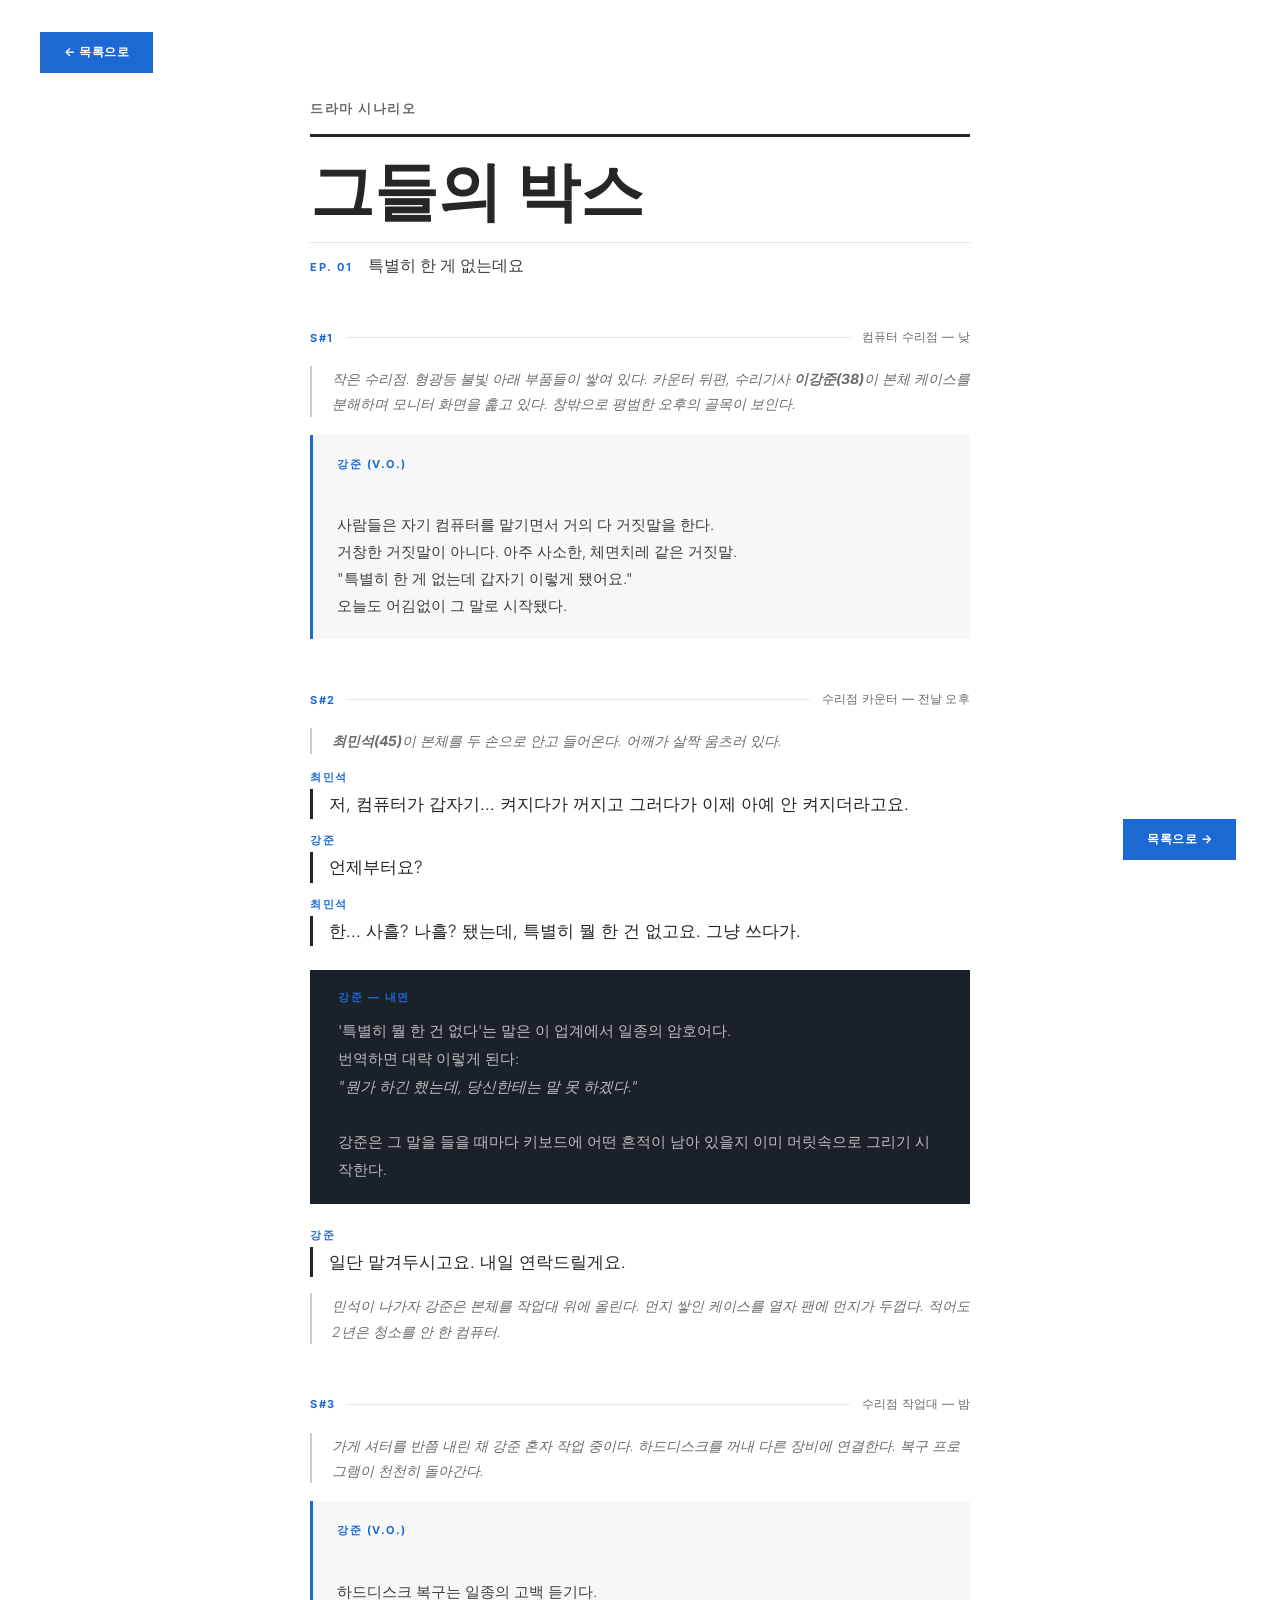
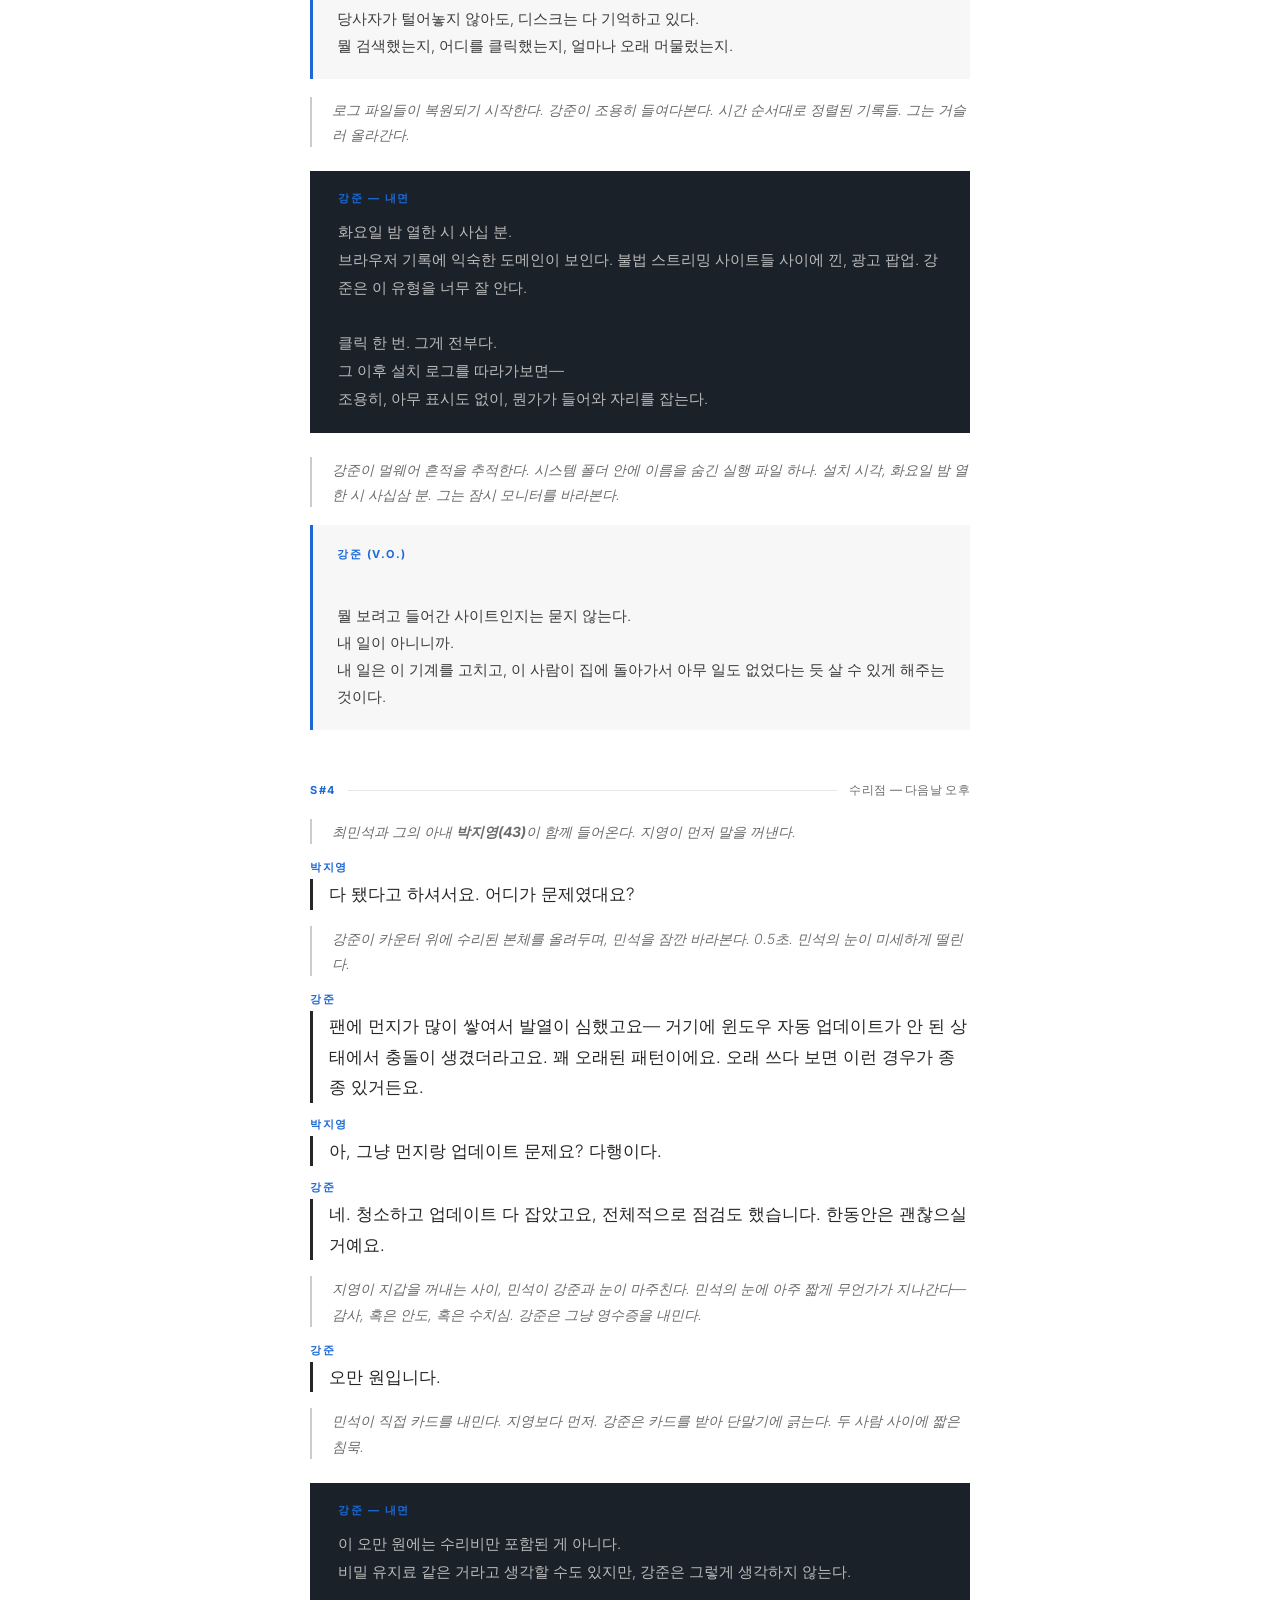
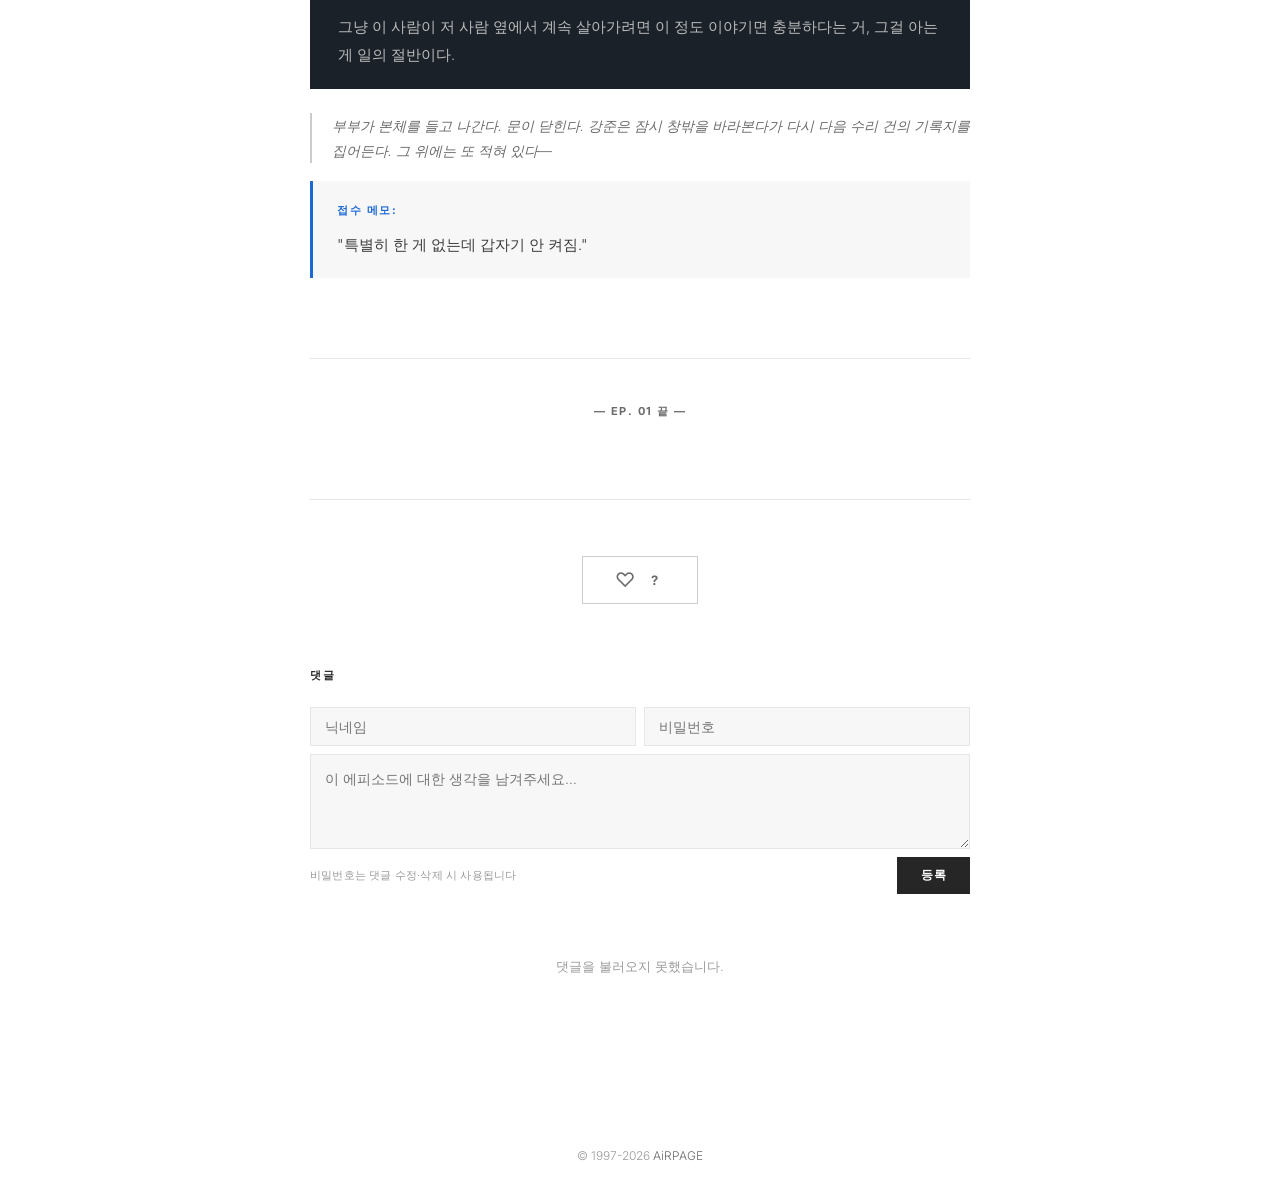
==== commit de22e71b: "신규 에피소드, 댓글 기능 등 추가" ====
--- a/EP_01.html
+++ b/EP_01.html
@@ -269,7 +269,36 @@
     <span>— EP. 01 끝 —</span>
   </div>
 
+  <!-- ── 좋아요 · 댓글 ── -->
+  <div class="interact-section" data-ep="01">
+    <div class="like-row">
+      <button class="like-btn" id="likeBtn" type="button" aria-label="좋아요">
+        <span class="like-heart">♡</span>
+        <span class="like-count">—</span>
+      </button>
+    </div>
+    <section class="comment-area" aria-label="댓글">
+      <div class="comment-heading">
+        <span class="comment-label">댓글</span>
+        <span class="comment-total" id="commentTotal"></span>
+      </div>
+      <form class="comment-form" id="commentForm" novalidate>
+        <div class="comment-meta">
+          <input class="ci-field" type="text" id="cmtNick" placeholder="닉네임" maxlength="20" autocomplete="off">
+          <input class="ci-field" type="password" id="cmtPw" placeholder="비밀번호" maxlength="30" autocomplete="new-password">
+        </div>
+        <textarea class="ci-text" id="cmtContent" placeholder="이 에피소드에 대한 생각을 남겨주세요…" rows="3" maxlength="500"></textarea>
+        <div class="comment-form-footer">
+          <span class="ci-hint">비밀번호는 댓글 수정·삭제 시 사용됩니다</span>
+          <button class="comment-submit" type="submit">등록</button>
+        </div>
+      </form>
+      <div class="comment-list" id="commentList"></div>
+    </section>
+  </div>
+
 </div>
+<script src="thebox.js"></script>
 <a class="back-bottom" href="index.html">목록으로 →</a>
 <p class="site-copyright">© 1997-2026 <a href="https://airpage.org" target="_blank">AiRPAGE</a></p>
 </body>
--- a/style.css
+++ b/style.css
@@ -319,6 +319,32 @@
   font-weight: 700;
   line-height: 1.4;
   color: var(--ink);
+}
+
+/* ── Pull quote (EP_06) ── */
+.pull {
+  margin: 36px 0;
+  padding: 0 0 0 24px;
+  border-left: 3px solid var(--primary);
+  opacity: 0;
+  animation: fadeUp 0.5s ease forwards;
+}
+
+.pull p {
+  font-size: clamp(16px, 2.5vw, 20px);
+  font-weight: 300;
+  line-height: 1.8;
+  color: var(--ink);
+  font-style: italic;
+}
+
+.pull-attr {
+  font-size: 11px;
+  font-weight: 700;
+  letter-spacing: 1.5px;
+  color: var(--primary);
+  text-transform: uppercase;
+  margin-top: 12px;
 }
 
 /* ── Flashback / cut divider (EP_04) ── */
@@ -465,3 +491,346 @@
   .back-top    { top: 20px; left: 20px; }
   .back-bottom { bottom: 24px; right: 20px; }
 }
+
+/* ── Like & Comment Section ──────────────────────────────────── */
+.interact-section {
+  margin-top: 80px;
+  padding-top: 56px;
+  border-top: 1px solid var(--hairline);
+}
+
+/* Like button */
+.like-row {
+  display: flex;
+  justify-content: center;
+  margin-bottom: 64px;
+}
+
+.like-btn {
+  display: inline-flex;
+  align-items: center;
+  gap: 10px;
+  padding: 13px 32px;
+  background: none;
+  border: 1.5px solid var(--hairline-strong);
+  cursor: pointer;
+  font-family: 'Inter', sans-serif;
+  font-size: 13px;
+  font-weight: 400;
+  color: var(--muted);
+  transition: border-color 0.2s, color 0.2s, background 0.2s;
+  user-select: none;
+  -webkit-user-select: none;
+}
+
+.like-btn:hover {
+  border-color: var(--primary);
+  color: var(--primary);
+}
+
+.like-btn.liked {
+  border-color: var(--primary);
+  background: var(--primary);
+  color: var(--on-dark);
+}
+
+.like-heart {
+  font-size: 20px;
+  line-height: 1;
+  transition: transform 0.12s ease;
+}
+
+.like-btn:active .like-heart {
+  transform: scale(1.35);
+}
+
+.like-count {
+  font-size: 13px;
+  font-weight: 700;
+  letter-spacing: 0.5px;
+  min-width: 20px;
+}
+
+/* Comment area */
+.comment-heading {
+  display: flex;
+  align-items: baseline;
+  gap: 12px;
+  margin-bottom: 24px;
+}
+
+.comment-label {
+  font-size: 11px;
+  font-weight: 700;
+  letter-spacing: 1.5px;
+  color: var(--ink);
+  text-transform: uppercase;
+}
+
+.comment-total {
+  font-size: 12px;
+  font-weight: 300;
+  color: var(--muted);
+}
+
+/* Comment form */
+.comment-form {
+  margin-bottom: 40px;
+}
+
+.comment-meta {
+  display: flex;
+  gap: 8px;
+  margin-bottom: 8px;
+}
+
+.ci-field {
+  flex: 1;
+  min-width: 0;
+  padding: 10px 14px;
+  background: var(--surface-soft);
+  border: 1px solid var(--hairline);
+  font-family: 'Inter', sans-serif;
+  font-size: 14px;
+  font-weight: 300;
+  color: var(--ink);
+  outline: none;
+  transition: border-color 0.2s, background 0.2s;
+}
+
+.ci-field:focus {
+  border-color: var(--primary);
+  background: var(--canvas);
+}
+
+.ci-text {
+  display: block;
+  width: 100%;
+  padding: 12px 14px;
+  background: var(--surface-soft);
+  border: 1px solid var(--hairline);
+  font-family: 'Inter', sans-serif;
+  font-size: 14px;
+  font-weight: 300;
+  color: var(--ink);
+  line-height: 1.65;
+  resize: vertical;
+  outline: none;
+  margin-bottom: 8px;
+  box-sizing: border-box;
+  transition: border-color 0.2s, background 0.2s;
+}
+
+.ci-text:focus {
+  border-color: var(--primary);
+  background: var(--canvas);
+}
+
+.comment-form-footer {
+  display: flex;
+  align-items: center;
+  justify-content: space-between;
+  gap: 12px;
+}
+
+.ci-hint {
+  font-size: 11px;
+  font-weight: 300;
+  color: var(--muted-soft);
+  letter-spacing: 0.2px;
+}
+
+.comment-submit {
+  padding: 10px 24px;
+  background: var(--ink);
+  color: var(--on-dark);
+  border: none;
+  cursor: pointer;
+  font-family: 'Inter', sans-serif;
+  font-size: 12px;
+  font-weight: 700;
+  letter-spacing: 0.5px;
+  transition: background 0.2s;
+  white-space: nowrap;
+  flex-shrink: 0;
+}
+
+.comment-submit:hover   { background: var(--primary); }
+.comment-submit:disabled { opacity: 0.5; cursor: not-allowed; }
+
+/* Comment list */
+.comment-list {
+  display: flex;
+  flex-direction: column;
+}
+
+.cmt-item {
+  padding: 20px 0;
+  border-top: 1px solid var(--hairline);
+}
+
+.cmt-item:last-child {
+  border-bottom: 1px solid var(--hairline);
+}
+
+.cmt-header {
+  display: flex;
+  align-items: baseline;
+  gap: 10px;
+  margin-bottom: 8px;
+}
+
+.cmt-nick {
+  font-size: 13px;
+  font-weight: 700;
+  color: var(--ink);
+}
+
+.cmt-date {
+  font-size: 11px;
+  font-weight: 300;
+  color: var(--muted-soft);
+  flex: 1;
+}
+
+.cmt-edited {
+  color: var(--muted-soft);
+  font-style: italic;
+}
+
+.cmt-actions {
+  display: flex;
+  gap: 6px;
+}
+
+.cmt-btn {
+  background: none;
+  border: none;
+  cursor: pointer;
+  font-family: 'Inter', sans-serif;
+  font-size: 11px;
+  font-weight: 400;
+  color: var(--muted-soft);
+  padding: 2px 4px;
+  transition: color 0.15s;
+}
+
+.cmt-btn-edit:hover   { color: var(--primary); }
+.cmt-btn-delete:hover { color: #c0392b; }
+
+.cmt-content {
+  font-size: 15px;
+  font-weight: 300;
+  color: var(--body);
+  line-height: 1.75;
+}
+
+.cmt-empty,
+.cmt-error {
+  font-size: 13px;
+  font-weight: 300;
+  color: var(--muted-soft);
+  padding: 24px 0;
+  text-align: center;
+}
+
+/* Modal */
+.cmt-modal-overlay {
+  position: fixed;
+  top: 0; right: 0; bottom: 0; left: 0;
+  background: rgba(0, 0, 0, 0.5);
+  display: flex;
+  align-items: center;
+  justify-content: center;
+  z-index: 1000;
+  padding: 24px;
+}
+
+.cmt-modal {
+  background: var(--canvas);
+  padding: 32px;
+  width: 100%;
+  max-width: 400px;
+  box-shadow: 0 8px 32px rgba(0, 0, 0, 0.18);
+}
+
+.cmt-modal-title {
+  font-size: 11px;
+  font-weight: 700;
+  letter-spacing: 1.5px;
+  color: var(--ink);
+  text-transform: uppercase;
+  margin-bottom: 20px;
+}
+
+.cmt-modal-label {
+  display: block;
+  font-size: 11px;
+  font-weight: 400;
+  color: var(--muted);
+  margin-bottom: 6px;
+  margin-top: 16px;
+}
+
+.cmt-modal-input {
+  display: block;
+  width: 100%;
+  padding: 10px 14px;
+  background: var(--surface-soft);
+  border: 1px solid var(--hairline);
+  font-family: 'Inter', sans-serif;
+  font-size: 14px;
+  font-weight: 300;
+  color: var(--ink);
+  outline: none;
+  box-sizing: border-box;
+  resize: vertical;
+  transition: border-color 0.2s, background 0.2s;
+}
+
+.cmt-modal-input:focus {
+  border-color: var(--primary);
+  background: var(--canvas);
+}
+
+.cmt-modal-btns {
+  display: flex;
+  gap: 8px;
+  justify-content: flex-end;
+  margin-top: 24px;
+}
+
+.cmt-modal-btn {
+  padding: 10px 20px;
+  cursor: pointer;
+  font-family: 'Inter', sans-serif;
+  font-size: 12px;
+  font-weight: 700;
+  letter-spacing: 0.3px;
+  transition: background 0.2s, border-color 0.2s, color 0.2s;
+}
+
+.cmt-modal-cancel {
+  background: none;
+  border: 1px solid var(--hairline-strong);
+  color: var(--muted);
+}
+
+.cmt-modal-cancel:hover {
+  border-color: var(--ink);
+  color: var(--ink);
+}
+
+.cmt-modal-confirm {
+  background: var(--ink);
+  border: none;
+  color: var(--on-dark);
+}
+
+.cmt-modal-confirm:hover { background: var(--primary); }
+
+@media (max-width: 600px) {
+  .comment-meta        { flex-direction: column; }
+  .comment-form-footer { flex-direction: column; align-items: flex-start; }
+  .cmt-header          { flex-wrap: wrap; }
+}
